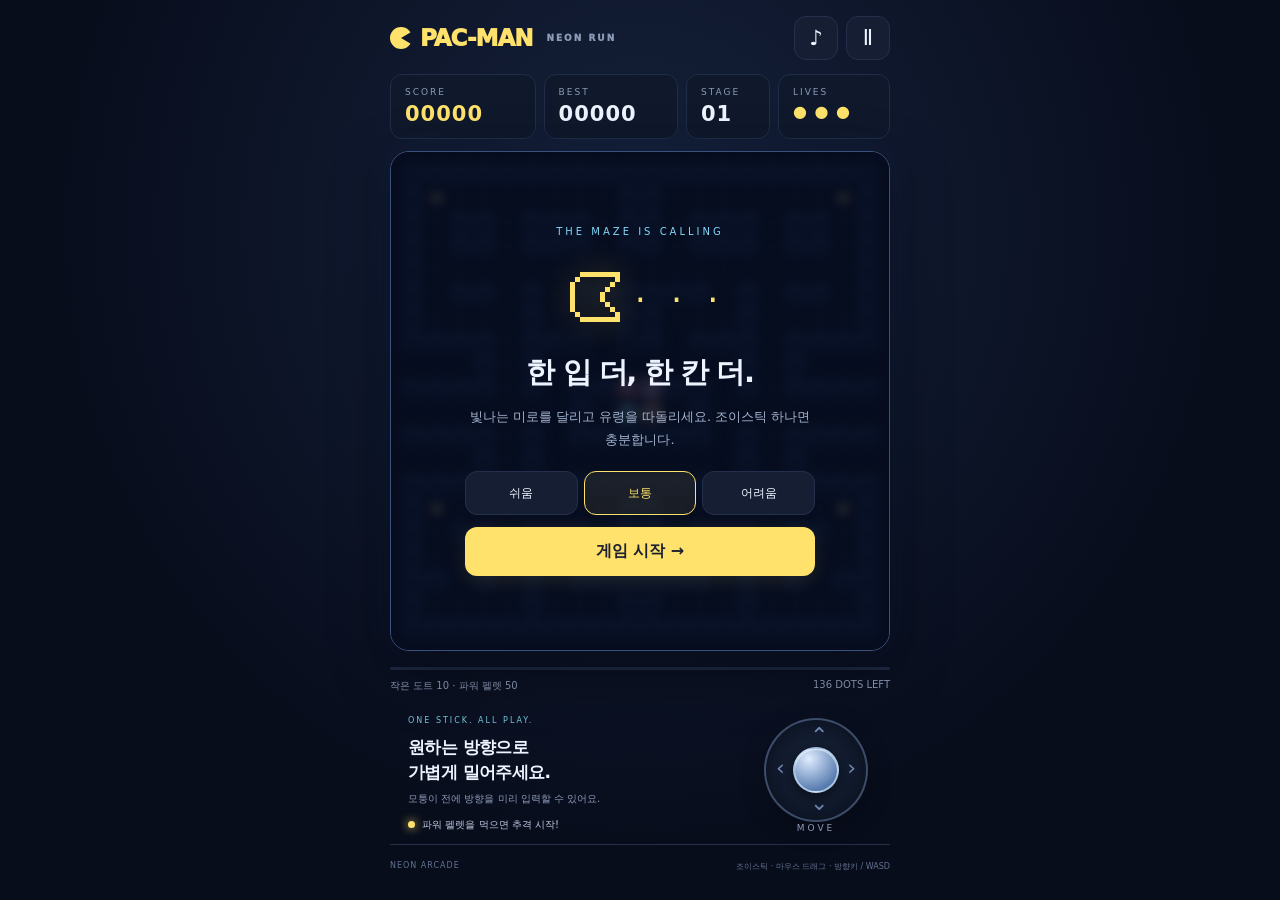
==== index.html @ aaaa1c38 "Build mobile joystick Pac-Man neon arcade with verified game rules" ====
<!doctype html>
<html lang="ko"><head><meta charset="utf-8"><meta name="viewport" content="width=device-width,initial-scale=1,viewport-fit=cover"><meta name="theme-color" content="#080d20"><meta name="description" content="조이스틱 하나로 즐기는 네온 미로 아케이드"><title>PAC-MAN · Neon Run</title><link rel="stylesheet" href="style.css"></head>
<body><main class="arcade"><header><a class="brand" href="./" aria-label="PAC-MAN 홈"><i></i>PAC-MAN<span>NEON RUN</span></a><div class="tools"><button id="sound" aria-label="소리 켜기" aria-pressed="false">♪</button><button id="pause" aria-label="일시정지">Ⅱ</button></div></header>
<section class="dashboard" aria-label="게임 정보"><div><small>SCORE</small><strong id="score">00000</strong></div><div><small>BEST</small><strong id="best">00000</strong></div><div><small>STAGE</small><strong id="stage">01</strong></div><div><small>LIVES</small><strong id="lives">● ● ●</strong></div></section>
<div class="board-wrap"><canvas id="game" width="600" height="600" aria-label="팩맨 미로 게임"></canvas><div id="overlay" class="overlay"><div class="modal"><div class="eyebrow" id="eyebrow">THE MAZE IS CALLING</div><div class="mascot">ᗧ<span>· · ·</span></div><h1 id="title">한 입 더, 한 칸 더.</h1><p id="message">빛나는 미로를 달리고 유령을 따돌리세요.<br>조이스틱 하나면 충분합니다.</p><div id="difficulty" class="difficulty" aria-label="난이도"><button data-level="easy">쉬움</button><button data-level="normal" class="selected">보통</button><button data-level="hard">어려움</button></div><button id="primary" class="primary">게임 시작 <span>→</span></button><button id="secondary" class="secondary" hidden>처음으로</button></div></div><div id="toast" role="status"></div></div>
<div class="progress"><div id="progress"></div></div><div class="status-line"><span id="hint">작은 도트 10 · 파워 펠렛 50</span><span id="remaining"></span></div>
<section class="controls"><div class="control-copy"><span class="tag">ONE STICK. ALL PLAY.</span><h2>원하는 방향으로<br>가볍게 밀어주세요.</h2><p>모퉁이 전에 방향을 미리 입력할 수 있어요.</p><span class="power-key"><i></i> 파워 펠렛을 먹으면 추격 시작!</span></div><div id="joystick" role="group" aria-label="이동 조이스틱. PC에서는 방향키 또는 WASD도 사용할 수 있습니다."><div class="joy-ring"><span class="up">⌃</span><span class="down">⌄</span><span class="left">‹</span><span class="right">›</span><div id="knob"></div></div><span class="joy-label">MOVE</span></div></section><footer>NEON ARCADE <span>조이스틱 · 마우스 드래그 · 방향키 / WASD</span></footer></main><script src="game.js"></script></body></html>
---- style.css ----
:root{color-scheme:dark;--yellow:#ffe26b;--muted:#8c9ab7;--line:#24304b}*{box-sizing:border-box}body{margin:0;background:radial-gradient(ellipse at 50% 25%,#15213b 0,#080d1c 65%);color:#edf3ff;font-family:system-ui,-apple-system,BlinkMacSystemFont,"Segoe UI",sans-serif;min-height:100svh;overscroll-behavior:none}.arcade{width:min(100% - 36px,600px);margin:0 auto;padding:24px 0 max(20px,env(safe-area-inset-bottom))}header{display:flex;justify-content:space-between;align-items:center;margin-bottom:22px}.brand{font-size:23px;font-weight:950;letter-spacing:-1px;color:var(--yellow);text-decoration:none;display:flex;align-items:center;gap:8px}.brand i{height:22px;width:22px;background:var(--yellow);border-radius:50%;clip-path:polygon(0 0,100% 0,100% 20%,50% 50%,100% 80%,100% 100%,0 100%)}.brand span{letter-spacing:2px;font-size:9px;color:var(--muted);margin-left:6px}.tools{display:flex;gap:8px}button{font:inherit;cursor:pointer;color:inherit;border:1px solid var(--line);background:#151e32;border-radius:12px;min-height:44px}button:focus-visible{outline:3px solid #7ee7ff;outline-offset:3px}.tools button{width:44px;font-size:21px}.dashboard{display:grid;grid-template-columns:1.3fr 1.2fr .75fr 1fr;gap:8px;margin-bottom:16px}.dashboard div{background:#10192b;border:1px solid #202d46;border-radius:12px;padding:12px 14px}.dashboard small{font-size:9px;letter-spacing:2px;color:var(--muted);display:block;margin-bottom:5px}.dashboard strong{font-size:21px;font-variant-numeric:tabular-nums;letter-spacing:1px}#score,#lives{color:var(--yellow)}#lives{font-size:16px;white-space:nowrap}.board-wrap{position:relative;border:1px solid #3b507b;border-radius:19px;background:#070c19;padding:10px;box-shadow:0 18px 60px #0006,0 0 35px #3978ff12;overflow:hidden}canvas{display:block;width:100%;aspect-ratio:1;border-radius:10px}.overlay{position:absolute;inset:0;display:flex;align-items:center;justify-content:center;background:#070d20da;backdrop-filter:blur(5px);padding:20px;text-align:center}.overlay.hidden{display:none}.modal{width:min(100%,350px)}.eyebrow{font-size:10px;letter-spacing:3px;color:#82d7f9}.mascot{color:var(--yellow);font-size:80px;line-height:1.2;text-shadow:0 0 30px #ffd64d55;margin:10px 0}.mascot span{font-size:35px;vertical-align:middle;letter-spacing:7px}h1{font-size:29px;letter-spacing:-1.5px;margin:8px 0 12px}.modal p{font-size:13px;color:#a5b4cf;line-height:1.8;margin:0 0 20px}.difficulty{display:flex;gap:6px;margin:0 0 12px}.difficulty button{flex:1;font-size:12px}.difficulty .selected{border-color:var(--yellow);color:var(--yellow);background:#ffe26b13}.primary{width:100%;background:var(--yellow);color:#1c2031;border:0;font-weight:850;padding:14px 20px;box-shadow:0 5px 20px #ffe26b1a}.primary span{float:right}.secondary{width:100%;margin-top:8px;font-size:12px}#toast{position:absolute;top:16px;left:50%;transform:translateX(-50%);background:#192540ed;border:1px solid #6e91c7;padding:8px 16px;border-radius:20px;font-size:12px;pointer-events:none;opacity:0;transition:opacity .2s;white-space:nowrap}#toast.show{opacity:1}.progress{height:3px;background:#1e2941;margin-top:16px;border-radius:3px;overflow:hidden}#progress{height:100%;background:var(--yellow);width:0;transition:width .2s}.status-line{display:flex;justify-content:space-between;margin-top:9px;font-size:10px;color:var(--muted)}.controls{display:flex;justify-content:space-between;align-items:center;gap:12px;padding:25px 18px 16px}.tag{font-size:8px;letter-spacing:2px;color:#72c6db}h2{font-size:20px;line-height:1.45;margin:8px 0;letter-spacing:-.6px}.control-copy p{font-size:10px;color:var(--muted);margin:0 0 13px}.power-key{font-size:10px;color:#c0cbe1}.power-key i{display:inline-block;width:7px;height:7px;border-radius:50%;background:var(--yellow);box-shadow:0 0 10px #ffe26b;margin-right:4px}#joystick{width:140px;height:150px;flex-shrink:0;touch-action:none;user-select:none;position:relative;display:flex;align-items:center;justify-content:center}.joy-ring{position:relative;width:132px;height:132px;border-radius:50%;border:2px solid #7e96be65;background:radial-gradient(circle,#50698930,#131f36dd);box-shadow:inset 0 0 25px #0008,0 7px 24px #0004}.joy-ring>span{position:absolute;color:#7189b1;font-size:22px;line-height:1}.up{left:calc(50% - 6px);top:5px}.down{left:calc(50% - 6px);bottom:6px}.left{left:10px;top:calc(50% - 13px)}.right{right:10px;top:calc(50% - 13px)}#knob{position:absolute;left:50%;top:50%;width:56px;height:56px;border-radius:50%;transform:translate(-50%,-50%);border:2px solid #d5eeff9c;background:radial-gradient(circle at 33% 23%,#dfedff,#577baf 75%);box-shadow:0 5px 15px #0008,inset 0 1px #fff9;will-change:left,top}.joy-label{position:absolute;bottom:-7px;font-size:9px;letter-spacing:3px;color:var(--muted)}footer{display:flex;justify-content:space-between;border-top:1px solid #263148;padding-top:16px;font-size:8px;letter-spacing:1px;color:#63728e}footer span{letter-spacing:0}@media(max-width:420px){.arcade{width:calc(100% - 24px);padding-top:max(16px,env(safe-area-inset-top))}.brand{font-size:20px}.brand span{font-size:7px}.dashboard div{padding:10px}.dashboard strong{font-size:18px}.controls{padding:18px 4px 16px}.control-copy h2{font-size:17px}.control-copy p{max-width:150px;line-height:1.7}.modal .mascot{font-size:58px;margin:0}h1{font-size:24px}.modal p{margin-bottom:12px;font-size:12px}.eyebrow{font-size:8px}.dashboard{margin-bottom:12px}.board-wrap{padding:6px}}@media(min-width:850px) and (max-height:900px){.arcade{width:500px;padding-top:16px}header{margin-bottom:14px}.dashboard{margin-bottom:12px}.controls{padding-top:15px;padding-bottom:12px}#joystick{width:112px;height:112px}.joy-ring{width:104px;height:104px}#knob{width:46px;height:46px}.controls h2{font-size:17px}.controls p{margin-bottom:7px}}@media(orientation:landscape) and (max-height:600px){.arcade{width:min(100% - 32px,1000px);display:grid;grid-template-columns:minmax(240px,calc(100svh - 35px)) minmax(240px,1fr);gap:8px 24px;padding:12px 0}.board-wrap{grid-column:1;grid-row:1/7;align-self:start}header,.dashboard,.controls,.status-line,.progress,footer{grid-column:2;margin:0}.brand span{display:none}.dashboard div{padding:8px}.controls{padding:4px}.control-copy h2{font-size:15px}.control-copy p,.power-key,footer{display:none}#joystick{width:110px;height:110px}.joy-ring{width:100px;height:100px}#knob{width:44px;height:44px}}
[hidden]{display:none!important}@media(max-width:360px){.modal .mascot{font-size:38px;line-height:1}.modal h1{font-size:21px;margin:6px 0}.modal p{font-size:11px;line-height:1.5;margin-bottom:9px}.difficulty{margin-bottom:8px}.modal .eyebrow{font-size:7px;letter-spacing:2px}.overlay{padding:14px}.primary{padding:10px 14px}.secondary{margin-top:6px}.brand span{display:none}.control-copy p{max-width:125px}#joystick{width:120px;height:135px}.joy-ring{width:116px;height:116px}}
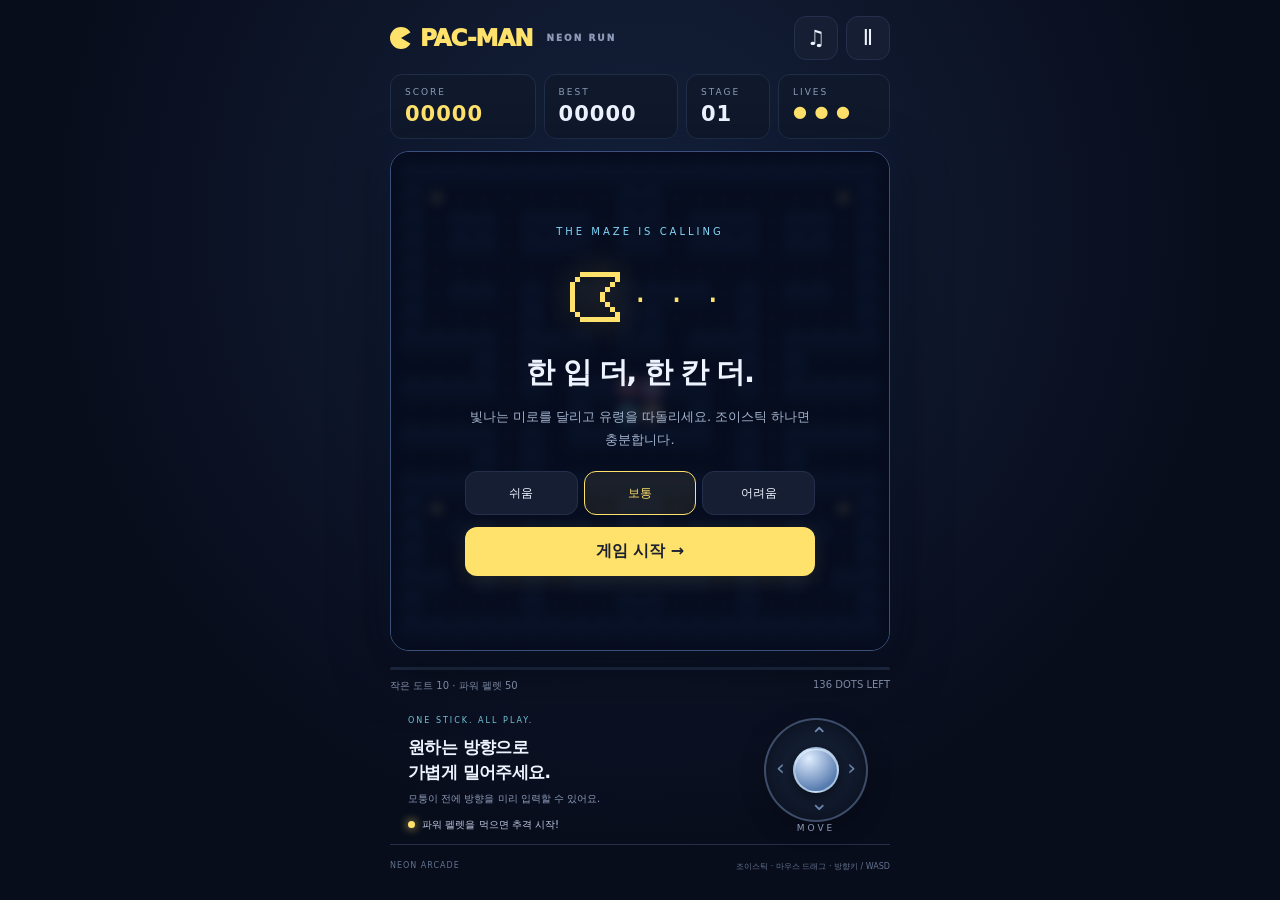
==== commit 34e4b5d9: "Add original adaptive arcade background music and persistent audio controls" ====
--- a/index.html
+++ b/index.html
@@ -1,7 +1,7 @@
 <!doctype html>
 <html lang="ko"><head><meta charset="utf-8"><meta name="viewport" content="width=device-width,initial-scale=1,viewport-fit=cover"><meta name="theme-color" content="#080d20"><meta name="description" content="조이스틱 하나로 즐기는 네온 미로 아케이드"><title>PAC-MAN · Neon Run</title><link rel="stylesheet" href="style.css"></head>
-<body><main class="arcade"><header><a class="brand" href="./" aria-label="PAC-MAN 홈"><i></i>PAC-MAN<span>NEON RUN</span></a><div class="tools"><button id="sound" aria-label="소리 켜기" aria-pressed="false">♪</button><button id="pause" aria-label="일시정지">Ⅱ</button></div></header>
+<body><main class="arcade"><header><a class="brand" href="./" aria-label="PAC-MAN 홈"><i></i>PAC-MAN<span>NEON RUN</span></a><div class="tools"><button id="sound" aria-label="음악과 효과음 끄기" aria-pressed="true">♫</button><button id="pause" aria-label="일시정지">Ⅱ</button></div></header>
 <section class="dashboard" aria-label="게임 정보"><div><small>SCORE</small><strong id="score">00000</strong></div><div><small>BEST</small><strong id="best">00000</strong></div><div><small>STAGE</small><strong id="stage">01</strong></div><div><small>LIVES</small><strong id="lives">● ● ●</strong></div></section>
 <div class="board-wrap"><canvas id="game" width="600" height="600" aria-label="팩맨 미로 게임"></canvas><div id="overlay" class="overlay"><div class="modal"><div class="eyebrow" id="eyebrow">THE MAZE IS CALLING</div><div class="mascot">ᗧ<span>· · ·</span></div><h1 id="title">한 입 더, 한 칸 더.</h1><p id="message">빛나는 미로를 달리고 유령을 따돌리세요.<br>조이스틱 하나면 충분합니다.</p><div id="difficulty" class="difficulty" aria-label="난이도"><button data-level="easy">쉬움</button><button data-level="normal" class="selected">보통</button><button data-level="hard">어려움</button></div><button id="primary" class="primary">게임 시작 <span>→</span></button><button id="secondary" class="secondary" hidden>처음으로</button></div></div><div id="toast" role="status"></div></div>
 <div class="progress"><div id="progress"></div></div><div class="status-line"><span id="hint">작은 도트 10 · 파워 펠렛 50</span><span id="remaining"></span></div>
-<section class="controls"><div class="control-copy"><span class="tag">ONE STICK. ALL PLAY.</span><h2>원하는 방향으로<br>가볍게 밀어주세요.</h2><p>모퉁이 전에 방향을 미리 입력할 수 있어요.</p><span class="power-key"><i></i> 파워 펠렛을 먹으면 추격 시작!</span></div><div id="joystick" role="group" aria-label="이동 조이스틱. PC에서는 방향키 또는 WASD도 사용할 수 있습니다."><div class="joy-ring"><span class="up">⌃</span><span class="down">⌄</span><span class="left">‹</span><span class="right">›</span><div id="knob"></div></div><span class="joy-label">MOVE</span></div></section><footer>NEON ARCADE <span>조이스틱 · 마우스 드래그 · 방향키 / WASD</span></footer></main><script src="game.js"></script></body></html>
+<section class="controls"><div class="control-copy"><span class="tag">ONE STICK. ALL PLAY.</span><h2>원하는 방향으로<br>가볍게 밀어주세요.</h2><p>모퉁이 전에 방향을 미리 입력할 수 있어요.</p><span class="power-key"><i></i> 파워 펠렛을 먹으면 추격 시작!</span></div><div id="joystick" role="group" aria-label="이동 조이스틱. PC에서는 방향키 또는 WASD도 사용할 수 있습니다."><div class="joy-ring"><span class="up">⌃</span><span class="down">⌄</span><span class="left">‹</span><span class="right">›</span><div id="knob"></div></div><span class="joy-label">MOVE</span></div></section><footer>NEON ARCADE <span>조이스틱 · 마우스 드래그 · 방향키 / WASD</span></footer></main><script src="game.js?v=music-1"></script></body></html>
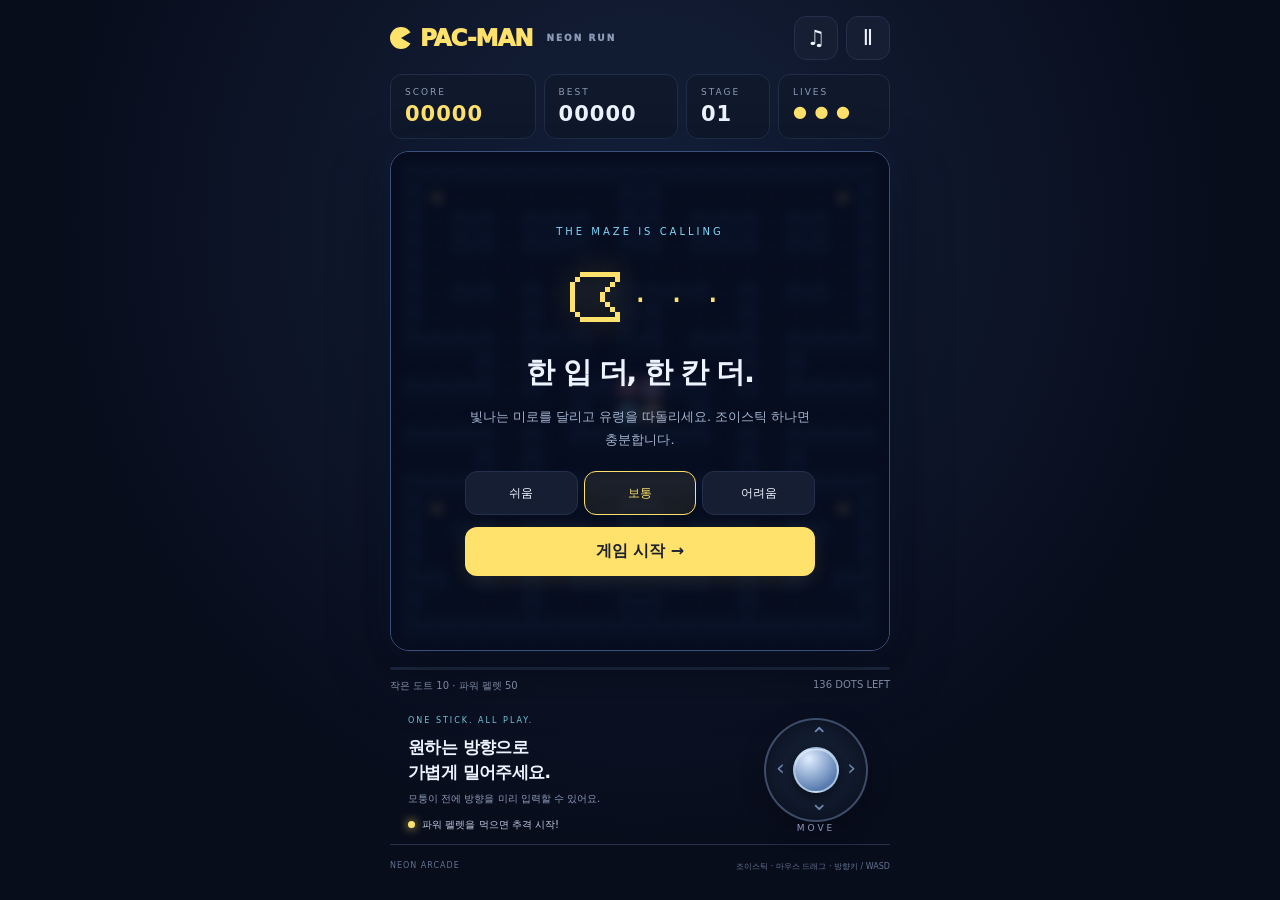
==== commit 2d64a7c8: "Play descending arcade death effect when losing a life" ====
--- a/index.html
+++ b/index.html
@@ -4,4 +4,4 @@
 <section class="dashboard" aria-label="게임 정보"><div><small>SCORE</small><strong id="score">00000</strong></div><div><small>BEST</small><strong id="best">00000</strong></div><div><small>STAGE</small><strong id="stage">01</strong></div><div><small>LIVES</small><strong id="lives">● ● ●</strong></div></section>
 <div class="board-wrap"><canvas id="game" width="600" height="600" aria-label="팩맨 미로 게임"></canvas><div id="overlay" class="overlay"><div class="modal"><div class="eyebrow" id="eyebrow">THE MAZE IS CALLING</div><div class="mascot">ᗧ<span>· · ·</span></div><h1 id="title">한 입 더, 한 칸 더.</h1><p id="message">빛나는 미로를 달리고 유령을 따돌리세요.<br>조이스틱 하나면 충분합니다.</p><div id="difficulty" class="difficulty" aria-label="난이도"><button data-level="easy">쉬움</button><button data-level="normal" class="selected">보통</button><button data-level="hard">어려움</button></div><button id="primary" class="primary">게임 시작 <span>→</span></button><button id="secondary" class="secondary" hidden>처음으로</button></div></div><div id="toast" role="status"></div></div>
 <div class="progress"><div id="progress"></div></div><div class="status-line"><span id="hint">작은 도트 10 · 파워 펠렛 50</span><span id="remaining"></span></div>
-<section class="controls"><div class="control-copy"><span class="tag">ONE STICK. ALL PLAY.</span><h2>원하는 방향으로<br>가볍게 밀어주세요.</h2><p>모퉁이 전에 방향을 미리 입력할 수 있어요.</p><span class="power-key"><i></i> 파워 펠렛을 먹으면 추격 시작!</span></div><div id="joystick" role="group" aria-label="이동 조이스틱. PC에서는 방향키 또는 WASD도 사용할 수 있습니다."><div class="joy-ring"><span class="up">⌃</span><span class="down">⌄</span><span class="left">‹</span><span class="right">›</span><div id="knob"></div></div><span class="joy-label">MOVE</span></div></section><footer>NEON ARCADE <span>조이스틱 · 마우스 드래그 · 방향키 / WASD</span></footer></main><script src="game.js?v=music-1"></script></body></html>
+<section class="controls"><div class="control-copy"><span class="tag">ONE STICK. ALL PLAY.</span><h2>원하는 방향으로<br>가볍게 밀어주세요.</h2><p>모퉁이 전에 방향을 미리 입력할 수 있어요.</p><span class="power-key"><i></i> 파워 펠렛을 먹으면 추격 시작!</span></div><div id="joystick" role="group" aria-label="이동 조이스틱. PC에서는 방향키 또는 WASD도 사용할 수 있습니다."><div class="joy-ring"><span class="up">⌃</span><span class="down">⌄</span><span class="left">‹</span><span class="right">›</span><div id="knob"></div></div><span class="joy-label">MOVE</span></div></section><footer>NEON ARCADE <span>조이스틱 · 마우스 드래그 · 방향키 / WASD</span></footer></main><script src="game.js?v=death-sound-1"></script></body></html>
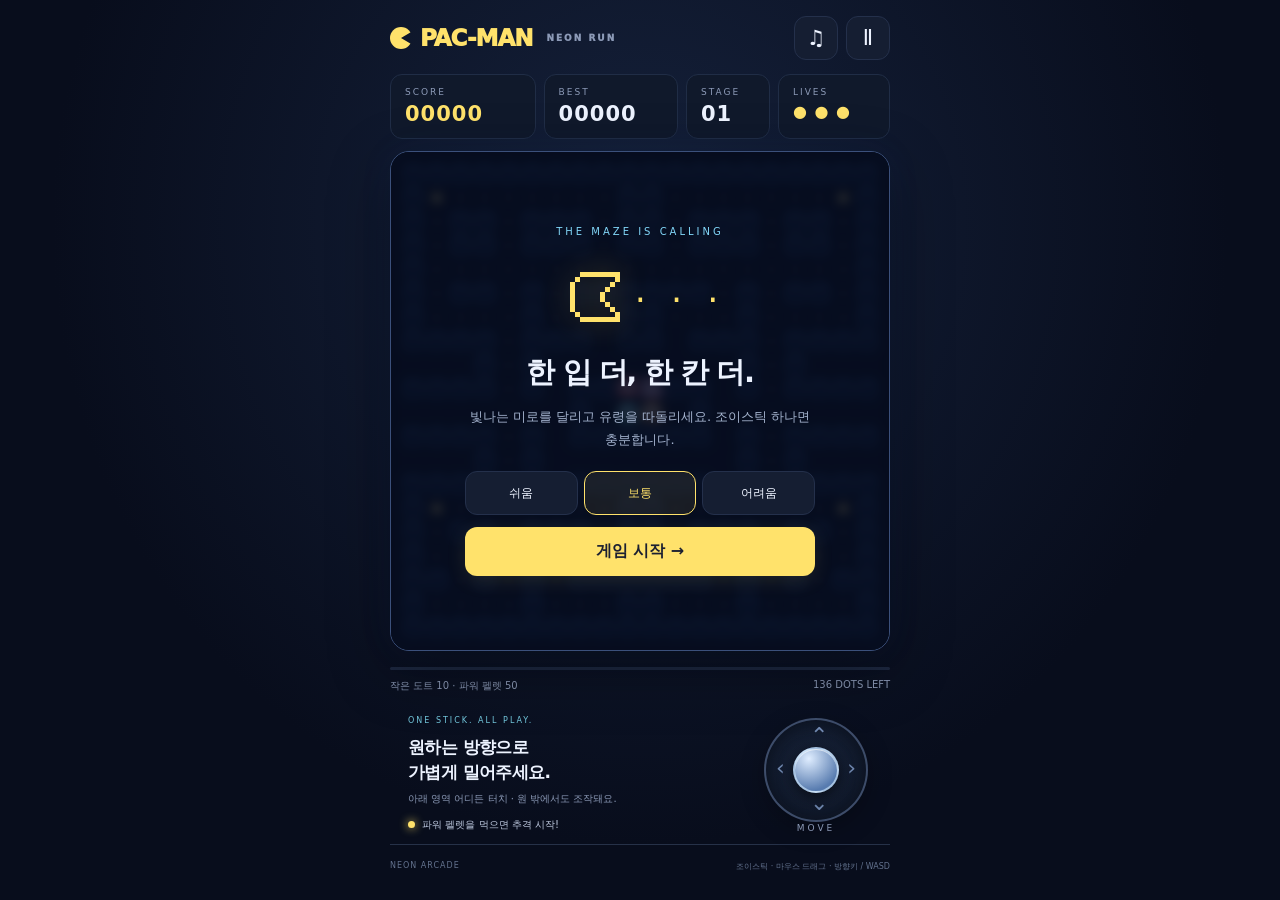
==== commit 1a9fa086: "Make mobile joystick follow finger across expanded control area" ====
--- a/index.html
+++ b/index.html
@@ -1,7 +1,7 @@
 <!doctype html>
-<html lang="ko"><head><meta charset="utf-8"><meta name="viewport" content="width=device-width,initial-scale=1,viewport-fit=cover"><meta name="theme-color" content="#080d20"><meta name="description" content="조이스틱 하나로 즐기는 네온 미로 아케이드"><title>PAC-MAN · Neon Run</title><link rel="stylesheet" href="style.css"></head>
+<html lang="ko"><head><meta charset="utf-8"><meta name="viewport" content="width=device-width,initial-scale=1,viewport-fit=cover"><meta name="theme-color" content="#080d20"><meta name="description" content="조이스틱 하나로 즐기는 네온 미로 아케이드"><title>PAC-MAN · Neon Run</title><link rel="stylesheet" href="style.css?v=floating-stick-1"></head>
 <body><main class="arcade"><header><a class="brand" href="./" aria-label="PAC-MAN 홈"><i></i>PAC-MAN<span>NEON RUN</span></a><div class="tools"><button id="sound" aria-label="음악과 효과음 끄기" aria-pressed="true">♫</button><button id="pause" aria-label="일시정지">Ⅱ</button></div></header>
 <section class="dashboard" aria-label="게임 정보"><div><small>SCORE</small><strong id="score">00000</strong></div><div><small>BEST</small><strong id="best">00000</strong></div><div><small>STAGE</small><strong id="stage">01</strong></div><div><small>LIVES</small><strong id="lives">● ● ●</strong></div></section>
 <div class="board-wrap"><canvas id="game" width="600" height="600" aria-label="팩맨 미로 게임"></canvas><div id="overlay" class="overlay"><div class="modal"><div class="eyebrow" id="eyebrow">THE MAZE IS CALLING</div><div class="mascot">ᗧ<span>· · ·</span></div><h1 id="title">한 입 더, 한 칸 더.</h1><p id="message">빛나는 미로를 달리고 유령을 따돌리세요.<br>조이스틱 하나면 충분합니다.</p><div id="difficulty" class="difficulty" aria-label="난이도"><button data-level="easy">쉬움</button><button data-level="normal" class="selected">보통</button><button data-level="hard">어려움</button></div><button id="primary" class="primary">게임 시작 <span>→</span></button><button id="secondary" class="secondary" hidden>처음으로</button></div></div><div id="toast" role="status"></div></div>
 <div class="progress"><div id="progress"></div></div><div class="status-line"><span id="hint">작은 도트 10 · 파워 펠렛 50</span><span id="remaining"></span></div>
-<section class="controls"><div class="control-copy"><span class="tag">ONE STICK. ALL PLAY.</span><h2>원하는 방향으로<br>가볍게 밀어주세요.</h2><p>모퉁이 전에 방향을 미리 입력할 수 있어요.</p><span class="power-key"><i></i> 파워 펠렛을 먹으면 추격 시작!</span></div><div id="joystick" role="group" aria-label="이동 조이스틱. PC에서는 방향키 또는 WASD도 사용할 수 있습니다."><div class="joy-ring"><span class="up">⌃</span><span class="down">⌄</span><span class="left">‹</span><span class="right">›</span><div id="knob"></div></div><span class="joy-label">MOVE</span></div></section><footer>NEON ARCADE <span>조이스틱 · 마우스 드래그 · 방향키 / WASD</span></footer></main><script src="game.js?v=death-sound-1"></script></body></html>
+<section class="controls"><div class="control-copy"><span class="tag">ONE STICK. ALL PLAY.</span><h2>원하는 방향으로<br>가볍게 밀어주세요.</h2><p>아래 영역 어디든 터치 · 원 밖에서도 조작돼요.</p><span class="power-key"><i></i> 파워 펠렛을 먹으면 추격 시작!</span></div><div id="joystick" role="group" aria-label="이동 조이스틱. 아래 조작 영역 어디서나 터치하고 드래그하세요. 원 밖에서도 방향 입력이 유지됩니다. PC에서는 방향키 또는 WASD도 사용할 수 있습니다."><div class="joy-ring"><span class="up">⌃</span><span class="down">⌄</span><span class="left">‹</span><span class="right">›</span><div id="knob"></div></div><span class="joy-label">MOVE</span></div></section><footer>NEON ARCADE <span>조이스틱 · 마우스 드래그 · 방향키 / WASD</span></footer></main><script src="game.js?v=floating-stick-1"></script></body></html>
--- a/style.css
+++ b/style.css
@@ -1,2 +1,5 @@
 :root{color-scheme:dark;--yellow:#ffe26b;--muted:#8c9ab7;--line:#24304b}*{box-sizing:border-box}body{margin:0;background:radial-gradient(ellipse at 50% 25%,#15213b 0,#080d1c 65%);color:#edf3ff;font-family:system-ui,-apple-system,BlinkMacSystemFont,"Segoe UI",sans-serif;min-height:100svh;overscroll-behavior:none}.arcade{width:min(100% - 36px,600px);margin:0 auto;padding:24px 0 max(20px,env(safe-area-inset-bottom))}header{display:flex;justify-content:space-between;align-items:center;margin-bottom:22px}.brand{font-size:23px;font-weight:950;letter-spacing:-1px;color:var(--yellow);text-decoration:none;display:flex;align-items:center;gap:8px}.brand i{height:22px;width:22px;background:var(--yellow);border-radius:50%;clip-path:polygon(0 0,100% 0,100% 20%,50% 50%,100% 80%,100% 100%,0 100%)}.brand span{letter-spacing:2px;font-size:9px;color:var(--muted);margin-left:6px}.tools{display:flex;gap:8px}button{font:inherit;cursor:pointer;color:inherit;border:1px solid var(--line);background:#151e32;border-radius:12px;min-height:44px}button:focus-visible{outline:3px solid #7ee7ff;outline-offset:3px}.tools button{width:44px;font-size:21px}.dashboard{display:grid;grid-template-columns:1.3fr 1.2fr .75fr 1fr;gap:8px;margin-bottom:16px}.dashboard div{background:#10192b;border:1px solid #202d46;border-radius:12px;padding:12px 14px}.dashboard small{font-size:9px;letter-spacing:2px;color:var(--muted);display:block;margin-bottom:5px}.dashboard strong{font-size:21px;font-variant-numeric:tabular-nums;letter-spacing:1px}#score,#lives{color:var(--yellow)}#lives{font-size:16px;white-space:nowrap}.board-wrap{position:relative;border:1px solid #3b507b;border-radius:19px;background:#070c19;padding:10px;box-shadow:0 18px 60px #0006,0 0 35px #3978ff12;overflow:hidden}canvas{display:block;width:100%;aspect-ratio:1;border-radius:10px}.overlay{position:absolute;inset:0;display:flex;align-items:center;justify-content:center;background:#070d20da;backdrop-filter:blur(5px);padding:20px;text-align:center}.overlay.hidden{display:none}.modal{width:min(100%,350px)}.eyebrow{font-size:10px;letter-spacing:3px;color:#82d7f9}.mascot{color:var(--yellow);font-size:80px;line-height:1.2;text-shadow:0 0 30px #ffd64d55;margin:10px 0}.mascot span{font-size:35px;vertical-align:middle;letter-spacing:7px}h1{font-size:29px;letter-spacing:-1.5px;margin:8px 0 12px}.modal p{font-size:13px;color:#a5b4cf;line-height:1.8;margin:0 0 20px}.difficulty{display:flex;gap:6px;margin:0 0 12px}.difficulty button{flex:1;font-size:12px}.difficulty .selected{border-color:var(--yellow);color:var(--yellow);background:#ffe26b13}.primary{width:100%;background:var(--yellow);color:#1c2031;border:0;font-weight:850;padding:14px 20px;box-shadow:0 5px 20px #ffe26b1a}.primary span{float:right}.secondary{width:100%;margin-top:8px;font-size:12px}#toast{position:absolute;top:16px;left:50%;transform:translateX(-50%);background:#192540ed;border:1px solid #6e91c7;padding:8px 16px;border-radius:20px;font-size:12px;pointer-events:none;opacity:0;transition:opacity .2s;white-space:nowrap}#toast.show{opacity:1}.progress{height:3px;background:#1e2941;margin-top:16px;border-radius:3px;overflow:hidden}#progress{height:100%;background:var(--yellow);width:0;transition:width .2s}.status-line{display:flex;justify-content:space-between;margin-top:9px;font-size:10px;color:var(--muted)}.controls{display:flex;justify-content:space-between;align-items:center;gap:12px;padding:25px 18px 16px}.tag{font-size:8px;letter-spacing:2px;color:#72c6db}h2{font-size:20px;line-height:1.45;margin:8px 0;letter-spacing:-.6px}.control-copy p{font-size:10px;color:var(--muted);margin:0 0 13px}.power-key{font-size:10px;color:#c0cbe1}.power-key i{display:inline-block;width:7px;height:7px;border-radius:50%;background:var(--yellow);box-shadow:0 0 10px #ffe26b;margin-right:4px}#joystick{width:140px;height:150px;flex-shrink:0;touch-action:none;user-select:none;position:relative;display:flex;align-items:center;justify-content:center}.joy-ring{position:relative;width:132px;height:132px;border-radius:50%;border:2px solid #7e96be65;background:radial-gradient(circle,#50698930,#131f36dd);box-shadow:inset 0 0 25px #0008,0 7px 24px #0004}.joy-ring>span{position:absolute;color:#7189b1;font-size:22px;line-height:1}.up{left:calc(50% - 6px);top:5px}.down{left:calc(50% - 6px);bottom:6px}.left{left:10px;top:calc(50% - 13px)}.right{right:10px;top:calc(50% - 13px)}#knob{position:absolute;left:50%;top:50%;width:56px;height:56px;border-radius:50%;transform:translate(-50%,-50%);border:2px solid #d5eeff9c;background:radial-gradient(circle at 33% 23%,#dfedff,#577baf 75%);box-shadow:0 5px 15px #0008,inset 0 1px #fff9;will-change:left,top}.joy-label{position:absolute;bottom:-7px;font-size:9px;letter-spacing:3px;color:var(--muted)}footer{display:flex;justify-content:space-between;border-top:1px solid #263148;padding-top:16px;font-size:8px;letter-spacing:1px;color:#63728e}footer span{letter-spacing:0}@media(max-width:420px){.arcade{width:calc(100% - 24px);padding-top:max(16px,env(safe-area-inset-top))}.brand{font-size:20px}.brand span{font-size:7px}.dashboard div{padding:10px}.dashboard strong{font-size:18px}.controls{padding:18px 4px 16px}.control-copy h2{font-size:17px}.control-copy p{max-width:150px;line-height:1.7}.modal .mascot{font-size:58px;margin:0}h1{font-size:24px}.modal p{margin-bottom:12px;font-size:12px}.eyebrow{font-size:8px}.dashboard{margin-bottom:12px}.board-wrap{padding:6px}}@media(min-width:850px) and (max-height:900px){.arcade{width:500px;padding-top:16px}header{margin-bottom:14px}.dashboard{margin-bottom:12px}.controls{padding-top:15px;padding-bottom:12px}#joystick{width:112px;height:112px}.joy-ring{width:104px;height:104px}#knob{width:46px;height:46px}.controls h2{font-size:17px}.controls p{margin-bottom:7px}}@media(orientation:landscape) and (max-height:600px){.arcade{width:min(100% - 32px,1000px);display:grid;grid-template-columns:minmax(240px,calc(100svh - 35px)) minmax(240px,1fr);gap:8px 24px;padding:12px 0}.board-wrap{grid-column:1;grid-row:1/7;align-self:start}header,.dashboard,.controls,.status-line,.progress,footer{grid-column:2;margin:0}.brand span{display:none}.dashboard div{padding:8px}.controls{padding:4px}.control-copy h2{font-size:15px}.control-copy p,.power-key,footer{display:none}#joystick{width:110px;height:110px}.joy-ring{width:100px;height:100px}#knob{width:44px;height:44px}}
 [hidden]{display:none!important}@media(max-width:360px){.modal .mascot{font-size:38px;line-height:1}.modal h1{font-size:21px;margin:6px 0}.modal p{font-size:11px;line-height:1.5;margin-bottom:9px}.difficulty{margin-bottom:8px}.modal .eyebrow{font-size:7px;letter-spacing:2px}.overlay{padding:14px}.primary{padding:10px 14px}.secondary{margin-top:6px}.brand span{display:none}.control-copy p{max-width:125px}#joystick{width:120px;height:135px}.joy-ring{width:116px;height:116px}}
+
+/* The entire lower control panel accepts a new touch; active drags remain captured. */
+.controls{touch-action:none;user-select:none;-webkit-user-select:none;-webkit-touch-callout:none;position:relative;isolation:isolate}.joy-ring{pointer-events:none;will-change:transform}.controls.steering .joy-ring{z-index:3;border-color:#b9dcffb3;box-shadow:inset 0 0 25px #0008,0 0 22px #71b5ff33}.controls.steering .joy-label{opacity:0}
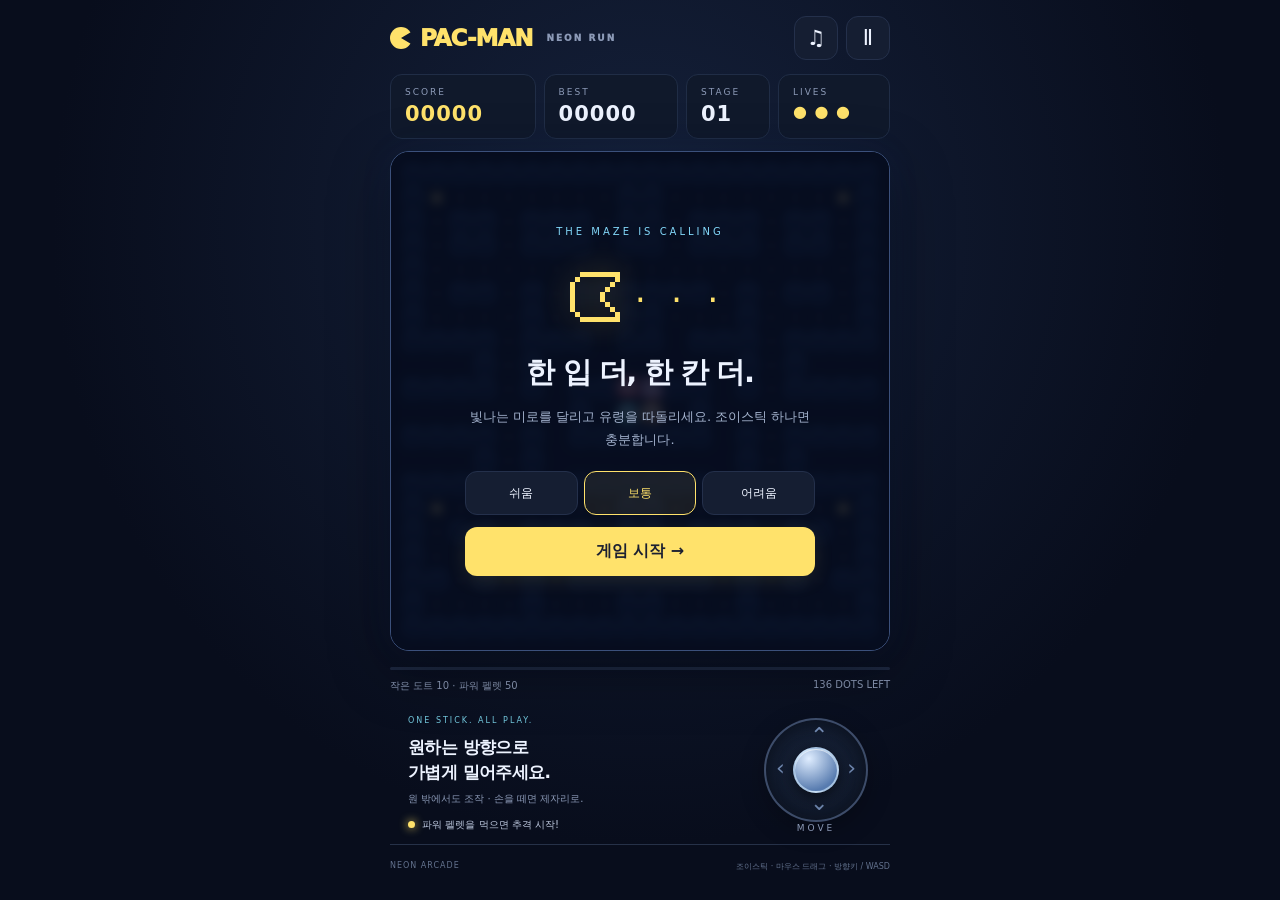
==== commit b641eb23: "Bound joystick travel with rubber-band resistance and spring return" ====
--- a/index.html
+++ b/index.html
@@ -1,7 +1,7 @@
 <!doctype html>
-<html lang="ko"><head><meta charset="utf-8"><meta name="viewport" content="width=device-width,initial-scale=1,viewport-fit=cover"><meta name="theme-color" content="#080d20"><meta name="description" content="조이스틱 하나로 즐기는 네온 미로 아케이드"><title>PAC-MAN · Neon Run</title><link rel="stylesheet" href="style.css?v=floating-stick-1"></head>
+<html lang="ko"><head><meta charset="utf-8"><meta name="viewport" content="width=device-width,initial-scale=1,viewport-fit=cover"><meta name="theme-color" content="#080d20"><meta name="description" content="조이스틱 하나로 즐기는 네온 미로 아케이드"><title>PAC-MAN · Neon Run</title><link rel="stylesheet" href="style.css?v=elastic-stick-1"></head>
 <body><main class="arcade"><header><a class="brand" href="./" aria-label="PAC-MAN 홈"><i></i>PAC-MAN<span>NEON RUN</span></a><div class="tools"><button id="sound" aria-label="음악과 효과음 끄기" aria-pressed="true">♫</button><button id="pause" aria-label="일시정지">Ⅱ</button></div></header>
 <section class="dashboard" aria-label="게임 정보"><div><small>SCORE</small><strong id="score">00000</strong></div><div><small>BEST</small><strong id="best">00000</strong></div><div><small>STAGE</small><strong id="stage">01</strong></div><div><small>LIVES</small><strong id="lives">● ● ●</strong></div></section>
 <div class="board-wrap"><canvas id="game" width="600" height="600" aria-label="팩맨 미로 게임"></canvas><div id="overlay" class="overlay"><div class="modal"><div class="eyebrow" id="eyebrow">THE MAZE IS CALLING</div><div class="mascot">ᗧ<span>· · ·</span></div><h1 id="title">한 입 더, 한 칸 더.</h1><p id="message">빛나는 미로를 달리고 유령을 따돌리세요.<br>조이스틱 하나면 충분합니다.</p><div id="difficulty" class="difficulty" aria-label="난이도"><button data-level="easy">쉬움</button><button data-level="normal" class="selected">보통</button><button data-level="hard">어려움</button></div><button id="primary" class="primary">게임 시작 <span>→</span></button><button id="secondary" class="secondary" hidden>처음으로</button></div></div><div id="toast" role="status"></div></div>
 <div class="progress"><div id="progress"></div></div><div class="status-line"><span id="hint">작은 도트 10 · 파워 펠렛 50</span><span id="remaining"></span></div>
-<section class="controls"><div class="control-copy"><span class="tag">ONE STICK. ALL PLAY.</span><h2>원하는 방향으로<br>가볍게 밀어주세요.</h2><p>아래 영역 어디든 터치 · 원 밖에서도 조작돼요.</p><span class="power-key"><i></i> 파워 펠렛을 먹으면 추격 시작!</span></div><div id="joystick" role="group" aria-label="이동 조이스틱. 아래 조작 영역 어디서나 터치하고 드래그하세요. 원 밖에서도 방향 입력이 유지됩니다. PC에서는 방향키 또는 WASD도 사용할 수 있습니다."><div class="joy-ring"><span class="up">⌃</span><span class="down">⌄</span><span class="left">‹</span><span class="right">›</span><div id="knob"></div></div><span class="joy-label">MOVE</span></div></section><footer>NEON ARCADE <span>조이스틱 · 마우스 드래그 · 방향키 / WASD</span></footer></main><script src="game.js?v=floating-stick-1"></script></body></html>
+<section class="controls"><div class="control-copy"><span class="tag">ONE STICK. ALL PLAY.</span><h2>원하는 방향으로<br>가볍게 밀어주세요.</h2><p>원 밖에서도 조작 · 손을 떼면 제자리로.</p><span class="power-key"><i></i> 파워 펠렛을 먹으면 추격 시작!</span></div><div id="joystick" role="group" aria-label="이동 조이스틱. 아래 조작 영역 어디서나 터치하고 드래그하세요. 원 밖에서도 방향 입력이 유지됩니다. PC에서는 방향키 또는 WASD도 사용할 수 있습니다."><div class="joy-ring"><span class="up">⌃</span><span class="down">⌄</span><span class="left">‹</span><span class="right">›</span><div id="knob"></div></div><span class="joy-label">MOVE</span></div></section><footer>NEON ARCADE <span>조이스틱 · 마우스 드래그 · 방향키 / WASD</span></footer></main><script src="game.js?v=elastic-stick-1"></script></body></html>
--- a/style.css
+++ b/style.css
@@ -3,3 +3,7 @@
 
 /* The entire lower control panel accepts a new touch; active drags remain captured. */
 .controls{touch-action:none;user-select:none;-webkit-user-select:none;-webkit-touch-callout:none;position:relative;isolation:isolate}.joy-ring{pointer-events:none;will-change:transform}.controls.steering .joy-ring{z-index:3;border-color:#b9dcffb3;box-shadow:inset 0 0 25px #0008,0 0 22px #71b5ff33}.controls.steering .joy-label{opacity:0}
+
+/* Bounded rubber-band travel and spring return; active dragging has no lag. */
+.joy-ring{transition:transform .42s cubic-bezier(.18,.9,.3,1.28)}#knob{transition:left .32s cubic-bezier(.18,.9,.3,1.28),top .32s cubic-bezier(.18,.9,.3,1.28)}.controls.steering .joy-ring,.controls.steering #knob{transition:none}@media(prefers-reduced-motion:reduce){.joy-ring,#knob{transition:none}}
+body{overflow-x:hidden}
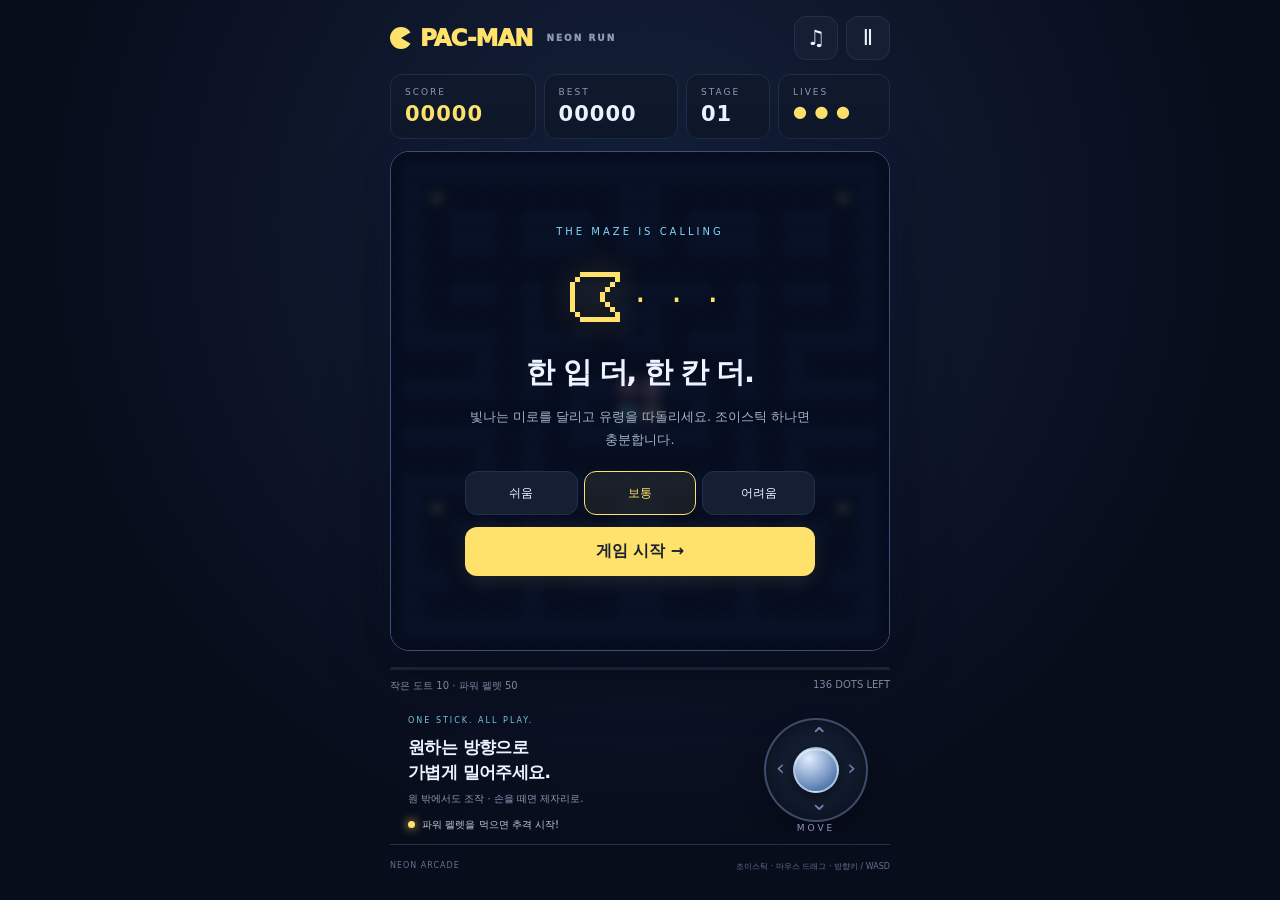
==== commit 80493703: "Triple joystick rubber resistance and spring return speed" ====
--- a/index.html
+++ b/index.html
@@ -1,7 +1,7 @@
 <!doctype html>
-<html lang="ko"><head><meta charset="utf-8"><meta name="viewport" content="width=device-width,initial-scale=1,viewport-fit=cover"><meta name="theme-color" content="#080d20"><meta name="description" content="조이스틱 하나로 즐기는 네온 미로 아케이드"><title>PAC-MAN · Neon Run</title><link rel="stylesheet" href="style.css?v=elastic-stick-1"></head>
+<html lang="ko"><head><meta charset="utf-8"><meta name="viewport" content="width=device-width,initial-scale=1,viewport-fit=cover"><meta name="theme-color" content="#080d20"><meta name="description" content="조이스틱 하나로 즐기는 네온 미로 아케이드"><title>PAC-MAN · Neon Run</title><link rel="stylesheet" href="style.css?v=elastic-stick-3x"></head>
 <body><main class="arcade"><header><a class="brand" href="./" aria-label="PAC-MAN 홈"><i></i>PAC-MAN<span>NEON RUN</span></a><div class="tools"><button id="sound" aria-label="음악과 효과음 끄기" aria-pressed="true">♫</button><button id="pause" aria-label="일시정지">Ⅱ</button></div></header>
 <section class="dashboard" aria-label="게임 정보"><div><small>SCORE</small><strong id="score">00000</strong></div><div><small>BEST</small><strong id="best">00000</strong></div><div><small>STAGE</small><strong id="stage">01</strong></div><div><small>LIVES</small><strong id="lives">● ● ●</strong></div></section>
 <div class="board-wrap"><canvas id="game" width="600" height="600" aria-label="팩맨 미로 게임"></canvas><div id="overlay" class="overlay"><div class="modal"><div class="eyebrow" id="eyebrow">THE MAZE IS CALLING</div><div class="mascot">ᗧ<span>· · ·</span></div><h1 id="title">한 입 더, 한 칸 더.</h1><p id="message">빛나는 미로를 달리고 유령을 따돌리세요.<br>조이스틱 하나면 충분합니다.</p><div id="difficulty" class="difficulty" aria-label="난이도"><button data-level="easy">쉬움</button><button data-level="normal" class="selected">보통</button><button data-level="hard">어려움</button></div><button id="primary" class="primary">게임 시작 <span>→</span></button><button id="secondary" class="secondary" hidden>처음으로</button></div></div><div id="toast" role="status"></div></div>
 <div class="progress"><div id="progress"></div></div><div class="status-line"><span id="hint">작은 도트 10 · 파워 펠렛 50</span><span id="remaining"></span></div>
-<section class="controls"><div class="control-copy"><span class="tag">ONE STICK. ALL PLAY.</span><h2>원하는 방향으로<br>가볍게 밀어주세요.</h2><p>원 밖에서도 조작 · 손을 떼면 제자리로.</p><span class="power-key"><i></i> 파워 펠렛을 먹으면 추격 시작!</span></div><div id="joystick" role="group" aria-label="이동 조이스틱. 아래 조작 영역 어디서나 터치하고 드래그하세요. 원 밖에서도 방향 입력이 유지됩니다. PC에서는 방향키 또는 WASD도 사용할 수 있습니다."><div class="joy-ring"><span class="up">⌃</span><span class="down">⌄</span><span class="left">‹</span><span class="right">›</span><div id="knob"></div></div><span class="joy-label">MOVE</span></div></section><footer>NEON ARCADE <span>조이스틱 · 마우스 드래그 · 방향키 / WASD</span></footer></main><script src="game.js?v=elastic-stick-1"></script></body></html>
+<section class="controls"><div class="control-copy"><span class="tag">ONE STICK. ALL PLAY.</span><h2>원하는 방향으로<br>가볍게 밀어주세요.</h2><p>원 밖에서도 조작 · 손을 떼면 제자리로.</p><span class="power-key"><i></i> 파워 펠렛을 먹으면 추격 시작!</span></div><div id="joystick" role="group" aria-label="이동 조이스틱. 아래 조작 영역 어디서나 터치하고 드래그하세요. 원 밖에서도 방향 입력이 유지됩니다. PC에서는 방향키 또는 WASD도 사용할 수 있습니다."><div class="joy-ring"><span class="up">⌃</span><span class="down">⌄</span><span class="left">‹</span><span class="right">›</span><div id="knob"></div></div><span class="joy-label">MOVE</span></div></section><footer>NEON ARCADE <span>조이스틱 · 마우스 드래그 · 방향키 / WASD</span></footer></main><script src="game.js?v=elastic-stick-3x"></script></body></html>
--- a/style.css
+++ b/style.css
@@ -5,5 +5,5 @@
 .controls{touch-action:none;user-select:none;-webkit-user-select:none;-webkit-touch-callout:none;position:relative;isolation:isolate}.joy-ring{pointer-events:none;will-change:transform}.controls.steering .joy-ring{z-index:3;border-color:#b9dcffb3;box-shadow:inset 0 0 25px #0008,0 0 22px #71b5ff33}.controls.steering .joy-label{opacity:0}
 
 /* Bounded rubber-band travel and spring return; active dragging has no lag. */
-.joy-ring{transition:transform .42s cubic-bezier(.18,.9,.3,1.28)}#knob{transition:left .32s cubic-bezier(.18,.9,.3,1.28),top .32s cubic-bezier(.18,.9,.3,1.28)}.controls.steering .joy-ring,.controls.steering #knob{transition:none}@media(prefers-reduced-motion:reduce){.joy-ring,#knob{transition:none}}
+.joy-ring{transition:transform .14s cubic-bezier(.18,.9,.3,1.28)}#knob{transition:left .11s cubic-bezier(.18,.9,.3,1.28),top .11s cubic-bezier(.18,.9,.3,1.28)}.controls.steering .joy-ring,.controls.steering #knob{transition:none}@media(prefers-reduced-motion:reduce){.joy-ring,#knob{transition:none}}
 body{overflow-x:hidden}
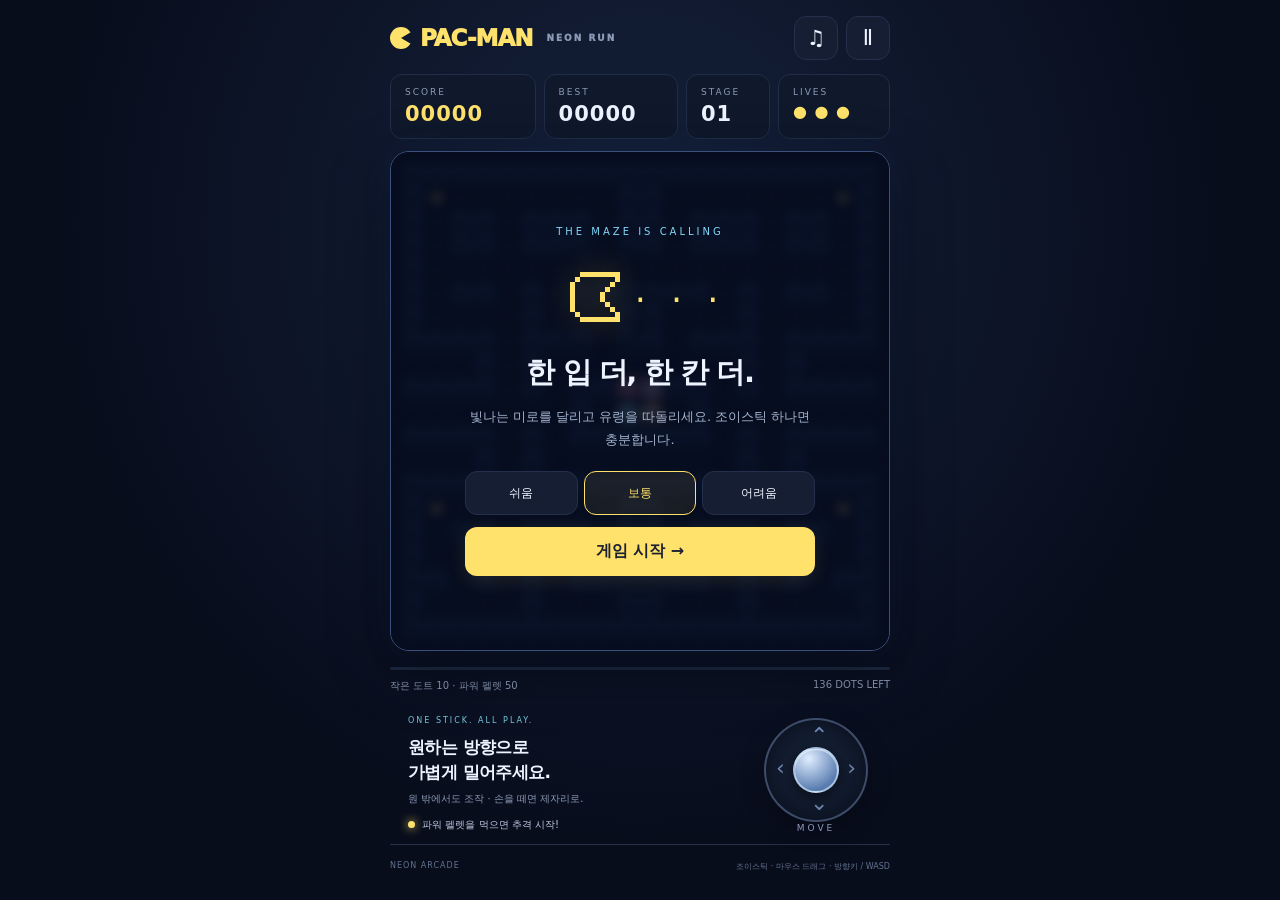
==== commit 70b03be3: "Smooth joystick visual tracking and soften return without input delay" ====
--- a/index.html
+++ b/index.html
@@ -1,7 +1,7 @@
 <!doctype html>
-<html lang="ko"><head><meta charset="utf-8"><meta name="viewport" content="width=device-width,initial-scale=1,viewport-fit=cover"><meta name="theme-color" content="#080d20"><meta name="description" content="조이스틱 하나로 즐기는 네온 미로 아케이드"><title>PAC-MAN · Neon Run</title><link rel="stylesheet" href="style.css?v=elastic-stick-3x"></head>
+<html lang="ko"><head><meta charset="utf-8"><meta name="viewport" content="width=device-width,initial-scale=1,viewport-fit=cover"><meta name="theme-color" content="#080d20"><meta name="description" content="조이스틱 하나로 즐기는 네온 미로 아케이드"><title>PAC-MAN · Neon Run</title><link rel="stylesheet" href="style.css?v=smooth-stick-1"></head>
 <body><main class="arcade"><header><a class="brand" href="./" aria-label="PAC-MAN 홈"><i></i>PAC-MAN<span>NEON RUN</span></a><div class="tools"><button id="sound" aria-label="음악과 효과음 끄기" aria-pressed="true">♫</button><button id="pause" aria-label="일시정지">Ⅱ</button></div></header>
 <section class="dashboard" aria-label="게임 정보"><div><small>SCORE</small><strong id="score">00000</strong></div><div><small>BEST</small><strong id="best">00000</strong></div><div><small>STAGE</small><strong id="stage">01</strong></div><div><small>LIVES</small><strong id="lives">● ● ●</strong></div></section>
 <div class="board-wrap"><canvas id="game" width="600" height="600" aria-label="팩맨 미로 게임"></canvas><div id="overlay" class="overlay"><div class="modal"><div class="eyebrow" id="eyebrow">THE MAZE IS CALLING</div><div class="mascot">ᗧ<span>· · ·</span></div><h1 id="title">한 입 더, 한 칸 더.</h1><p id="message">빛나는 미로를 달리고 유령을 따돌리세요.<br>조이스틱 하나면 충분합니다.</p><div id="difficulty" class="difficulty" aria-label="난이도"><button data-level="easy">쉬움</button><button data-level="normal" class="selected">보통</button><button data-level="hard">어려움</button></div><button id="primary" class="primary">게임 시작 <span>→</span></button><button id="secondary" class="secondary" hidden>처음으로</button></div></div><div id="toast" role="status"></div></div>
 <div class="progress"><div id="progress"></div></div><div class="status-line"><span id="hint">작은 도트 10 · 파워 펠렛 50</span><span id="remaining"></span></div>
-<section class="controls"><div class="control-copy"><span class="tag">ONE STICK. ALL PLAY.</span><h2>원하는 방향으로<br>가볍게 밀어주세요.</h2><p>원 밖에서도 조작 · 손을 떼면 제자리로.</p><span class="power-key"><i></i> 파워 펠렛을 먹으면 추격 시작!</span></div><div id="joystick" role="group" aria-label="이동 조이스틱. 아래 조작 영역 어디서나 터치하고 드래그하세요. 원 밖에서도 방향 입력이 유지됩니다. PC에서는 방향키 또는 WASD도 사용할 수 있습니다."><div class="joy-ring"><span class="up">⌃</span><span class="down">⌄</span><span class="left">‹</span><span class="right">›</span><div id="knob"></div></div><span class="joy-label">MOVE</span></div></section><footer>NEON ARCADE <span>조이스틱 · 마우스 드래그 · 방향키 / WASD</span></footer></main><script src="game.js?v=elastic-stick-3x"></script></body></html>
+<section class="controls"><div class="control-copy"><span class="tag">ONE STICK. ALL PLAY.</span><h2>원하는 방향으로<br>가볍게 밀어주세요.</h2><p>원 밖에서도 조작 · 손을 떼면 제자리로.</p><span class="power-key"><i></i> 파워 펠렛을 먹으면 추격 시작!</span></div><div id="joystick" role="group" aria-label="이동 조이스틱. 아래 조작 영역 어디서나 터치하고 드래그하세요. 원 밖에서도 방향 입력이 유지됩니다. PC에서는 방향키 또는 WASD도 사용할 수 있습니다."><div class="joy-ring"><span class="up">⌃</span><span class="down">⌄</span><span class="left">‹</span><span class="right">›</span><div id="knob"></div></div><span class="joy-label">MOVE</span></div></section><footer>NEON ARCADE <span>조이스틱 · 마우스 드래그 · 방향키 / WASD</span></footer></main><script src="game.js?v=smooth-stick-1"></script></body></html>
--- a/style.css
+++ b/style.css
@@ -4,6 +4,8 @@
 /* The entire lower control panel accepts a new touch; active drags remain captured. */
 .controls{touch-action:none;user-select:none;-webkit-user-select:none;-webkit-touch-callout:none;position:relative;isolation:isolate}.joy-ring{pointer-events:none;will-change:transform}.controls.steering .joy-ring{z-index:3;border-color:#b9dcffb3;box-shadow:inset 0 0 25px #0008,0 0 22px #71b5ff33}.controls.steering .joy-label{opacity:0}
 
-/* Bounded rubber-band travel and spring return; active dragging has no lag. */
-.joy-ring{transition:transform .14s cubic-bezier(.18,.9,.3,1.28)}#knob{transition:left .11s cubic-bezier(.18,.9,.3,1.28),top .11s cubic-bezier(.18,.9,.3,1.28)}.controls.steering .joy-ring,.controls.steering #knob{transition:none}@media(prefers-reduced-motion:reduce){.joy-ring,#knob{transition:none}}
+/* Smooth visual tracking only; game input remains immediate. */
+.joy-ring{transition:transform .24s cubic-bezier(.16,1,.3,1)}#knob{transition:left .2s cubic-bezier(.16,1,.3,1),top .2s cubic-bezier(.16,1,.3,1)}
+.controls.steering .joy-ring{transition:transform .08s cubic-bezier(.2,.75,.3,1)}.controls.steering #knob{transition:left .06s cubic-bezier(.2,.75,.3,1),top .06s cubic-bezier(.2,.75,.3,1)}
+@media(prefers-reduced-motion:reduce){.joy-ring,#knob,.controls.steering .joy-ring,.controls.steering #knob{transition:none}}
 body{overflow-x:hidden}
